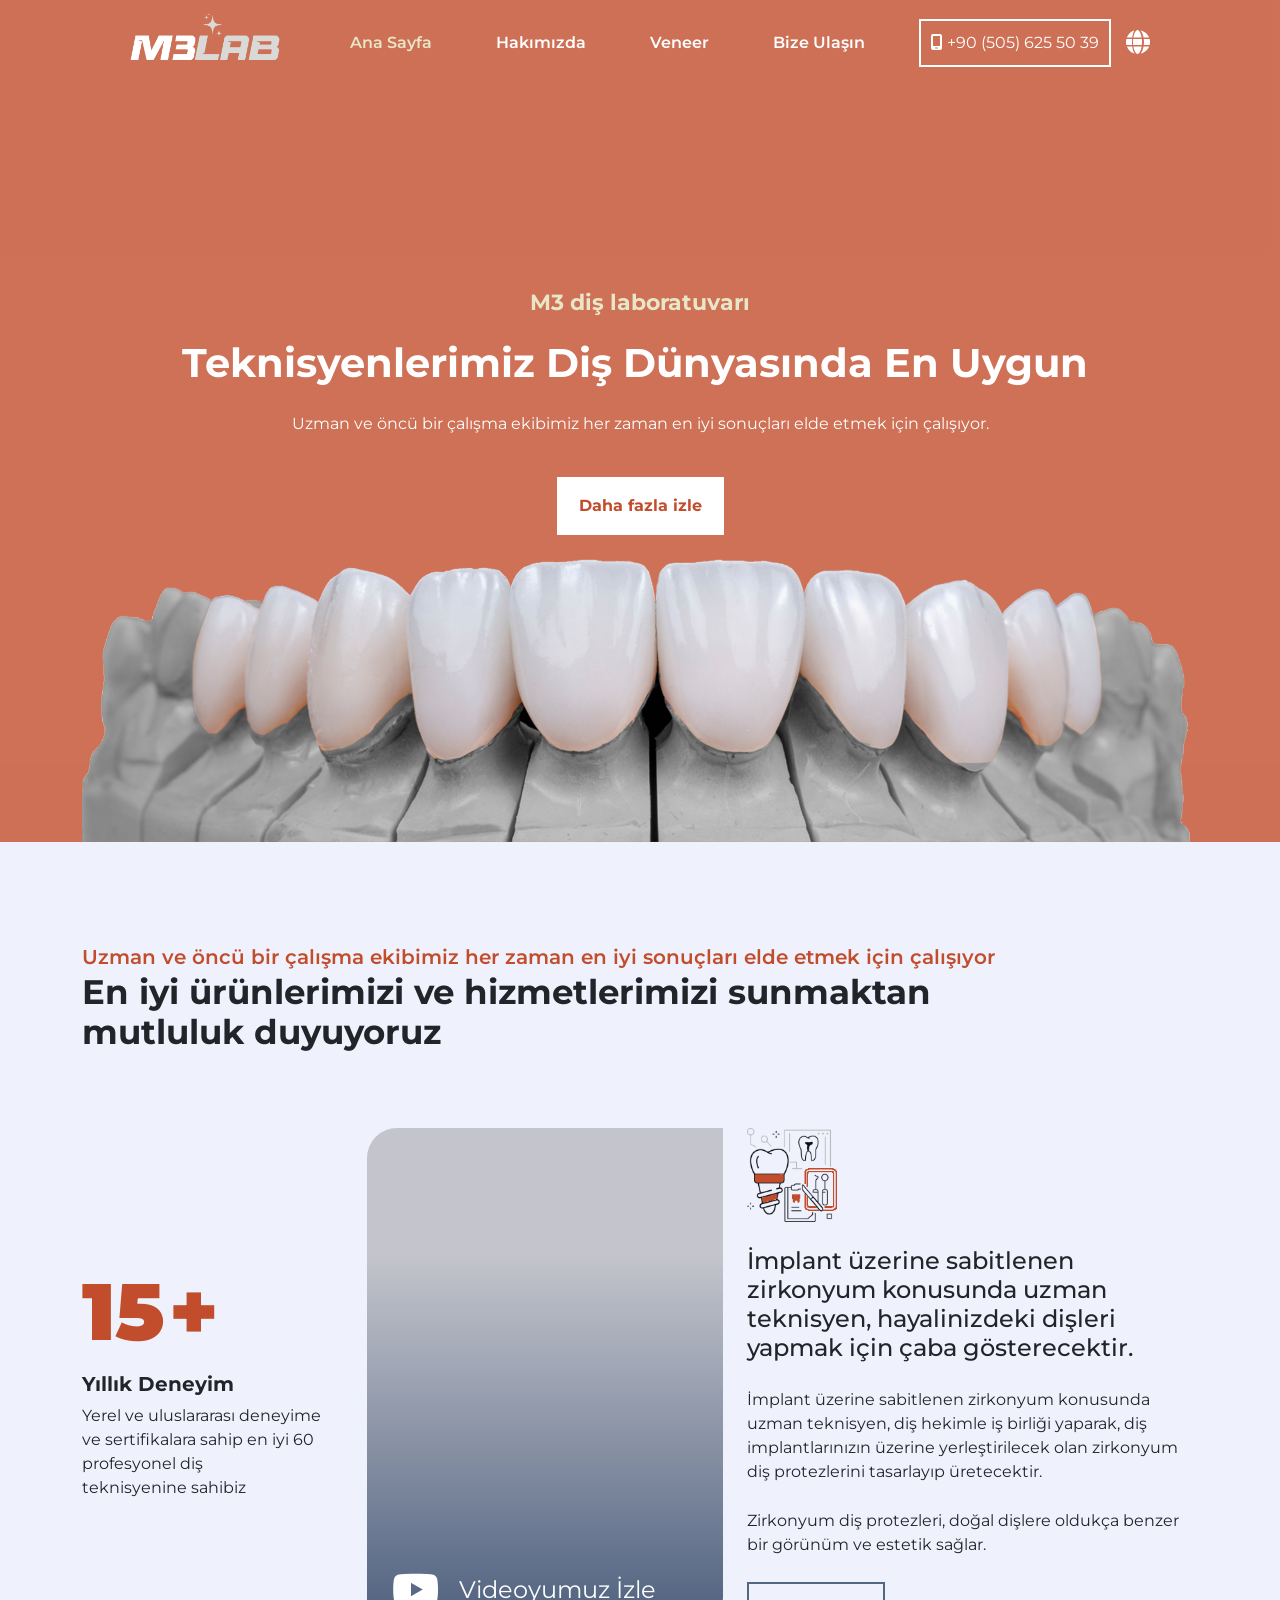
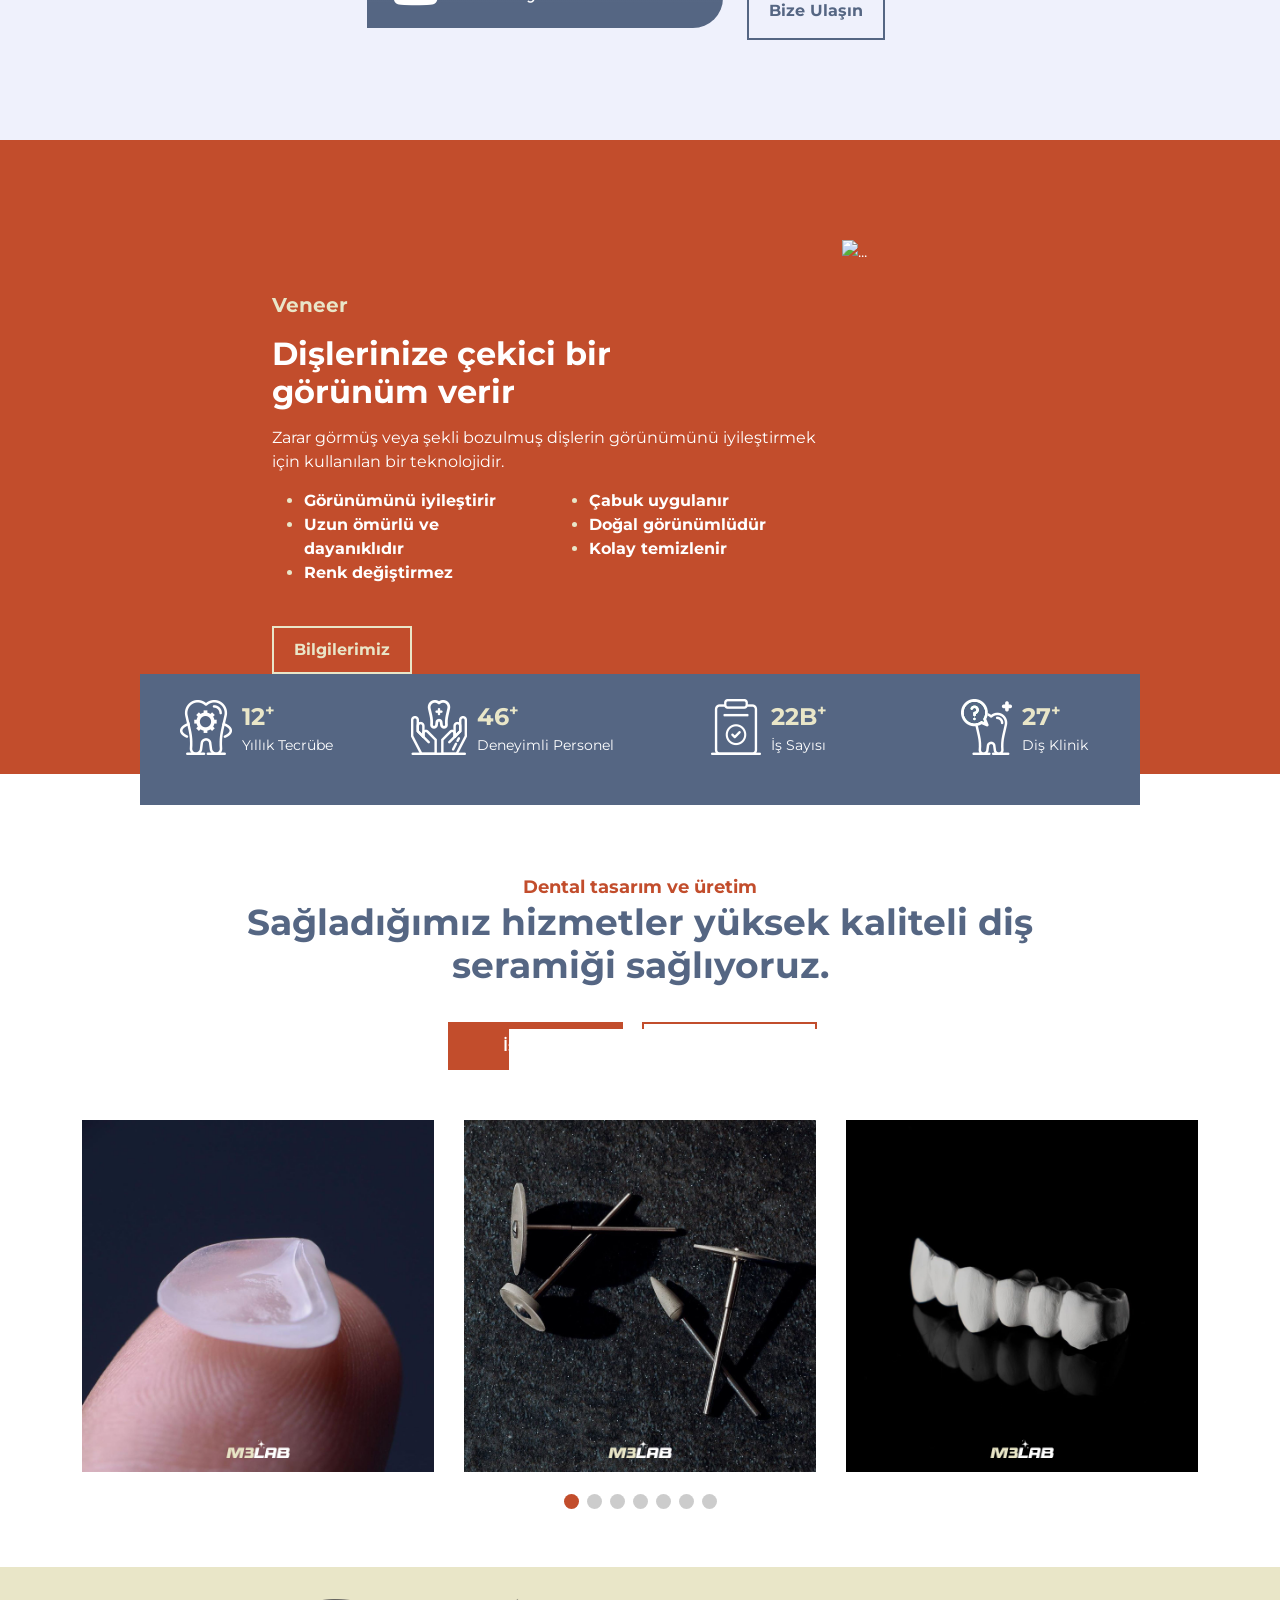
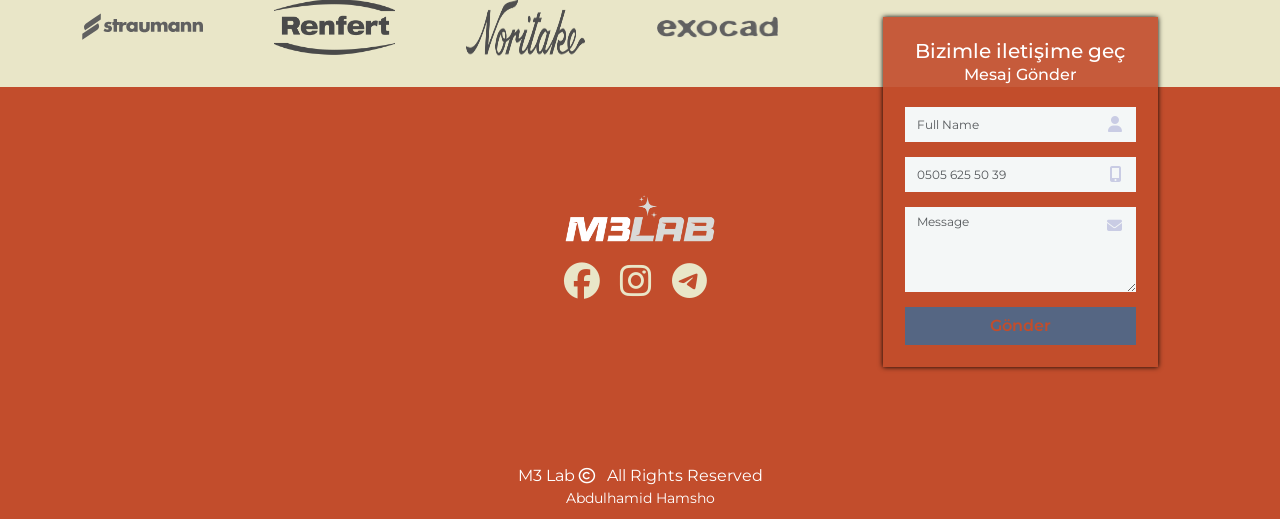
==== index.html @ 4f39233a "first commit" ====
<!DOCTYPE html>
<html lang="en">
<head>
    <meta charset="UTF-8">
    <meta http-equiv="X-UA-Compatible" content="IE=edge">
    <meta name="viewport" content="width=device-width, initial-scale=1.0">
    <link rel="stylesheet" href="css/style.css">
    <link
    rel="stylesheet"
    href="https://cdnjs.cloudflare.com/ajax/libs/animate.css/4.1.1/animate.min.css"
    />
    <link
    rel="stylesheet"
    href="https://cdn.jsdelivr.net/npm/swiper@9/swiper-bundle.min.css"
    />
    <link rel="stylesheet" href="https://cdn.jsdelivr.net/npm/intl-tel-input@18.1.1/build/css/intlTelInput.css">
    <link rel="stylesheet" href="https://cdnjs.cloudflare.com/ajax/libs/fancybox/3.3.1/jquery.fancybox.css" integrity="sha512-q+XPbSNsKnbJJPUrvDz/IZD6a3TfRgPPJvS3l3KCA58ePOA5+aQJ9nbn5zN2k3ns0B27E7OruPsW+4I7djLSBw==" crossorigin="anonymous" referrerpolicy="no-referrer" />
    <link rel="stylesheet" href="https://cdnjs.cloudflare.com/ajax/libs/font-awesome/6.4.0/css/all.min.css" integrity="sha512-iecdLmaskl7CVkqkXNQ/ZH/XLlvWZOJyj7Yy7tcenmpD1ypASozpmT/E0iPtmFIB46ZmdtAc9eNBvH0H/ZpiBw==" crossorigin="anonymous" referrerpolicy="no-referrer" />
    <link href="https://cdn.jsdelivr.net/npm/bootstrap@5.3.0-alpha3/dist/css/bootstrap.min.css" rel="stylesheet" integrity="sha384-KK94CHFLLe+nY2dmCWGMq91rCGa5gtU4mk92HdvYe+M/SXH301p5ILy+dN9+nJOZ" crossorigin="anonymous">
    <title>Dentist Landing Page</title>

</head>
<body>
    <header id="header">
        <div class="overlay">
            <div class="container">
                <nav class="navbar navbar-expand-lg container- ps-5 pe-5">
                    <a class="navbar-brand" href="#">
                        <img src="./images/icons/logo-final.png" class="brand-logo" alt="logo">
                    </a>
                    <button class="navbar-toggler" type="button" data-bs-toggle="collapse" data-bs-target="#navbarSupportedContent" aria-controls="navbarSupportedContent" aria-expanded="false" aria-label="Toggle navigation">
                        <i class="fa-solid fa-bars"></i>
                      </button>
                    <div class="collapse navbar-collapse" id="navbarSupportedContent">
                        <ul class="navbar-nav ms-auto ps-0">
                        <li class="nav-item active me-5">
                            <a class="nav-link" href="#">Ana Sayfa</a>
                        </li>
                        <li class="nav-item me-5">
                            <a class="nav-link" href="#about-us">Hakımızda <span class="sr-only">(current)</span></a>
                        </li>
                        <li class="nav-item me-5">
                            <a class="nav-link" href="#gallery">Veneer</a>
                            </li>
                        <li class="nav-item">
                            <a class="nav-link" href="#footer">Bize Ulaşın</a>

                            </li>
                        </ul>
                        <ul class="navbar-nav ms-auto">
                        <li class="nav-item">
                            <a class="btn call-button" href="https://api.whatsapp.com/send?phone=905056255039" target="_blank">
                                <i class="fa-solid fa-mobile-screen"></i>
                                +90 (505) 625 50 39
                            </a>
                        </li>
                        <li class="nav-item dropdown ml-5">
                            <a href="#" id="navbarDropdown" role="button" data-bs-toggle="dropdown" aria-expanded="false">
                                <i class="fa-solid fa-globe"></i>
                                <div class="dropdown-menu" aria-bs-labelledby="navbarDropdown">
                                    <a class="dropdown-item" href="#">Turkish</a>
                                    <div class="dropdown-divider"></div>
                                    <a class="dropdown-item" href="./en.html">English</a>
                                </div>
                            </a>
                        </li>
                        </ul>
                    </div>
                </nav>
            </div>
            <div class="header-layout">
                <div class="container">
                    <div class="row">
                        <div class="text-center">
                            <div class="header-text animate slideInLeft">
                                <div class="primary-color">                         
                                    M3 diş laboratuvarı
                                </div>
                                <h1 class="header-heading animate fadeInDown">
                                    Teknisyenlerimiz Diş Dünyasında En Uygun    <span
                                    class="txt-rotate"
                                    data-period="2000"
                                    data-rotate='[ "Olanıdır.", "Olanıdır.", "Olanıdır." ]'></span>
                                    
                                </h1>
                                <p>
                                    Uzman ve öncü bir çalışma ekibimiz her zaman en iyi sonuçları elde etmek için çalışıyor.
                                </p>
                                <a href="#gallery" class="btn appointment-button">Daha fazla izle</a>

                            </div>
                        </div>
                        <div class="text-center">
                            <img src="./images/Untitled-4.png" alt="doctor" class="w-100 banner-img animate slideInRight">
                        </div>
                    </div>
                </div>
            </div>
        </div>
    </header>    
    <main>
        <section class="about-us">
            <div class="container">
                <div class="warning-color">
                    Uzman ve öncü bir çalışma ekibimiz her zaman en iyi sonuçları elde etmek için çalışıyor
                </div>
                <h2 class="about-heading animate fadeInDown">
                    En iyi ürünlerimizi ve hizmetlerimizi sunmaktan mutluluk duyuyoruz
                </h2>
                <div class="about-wraper">
                    <div class="row">
                        <div class="col-lg-3 col-md-6">
                            <div class="experience-years animate fadeInLeft">
                                <span class="count year-count" id="year-count"></span>
                                <span>+</span>
                                <h3>Yıllık Deneyim</h3>
                                <p>Yerel ve uluslararası deneyime ve sertifikalara sahip en iyi 60 profesyonel diş teknisyenine sahibiz</p>
                            </div>
                        </div>
                        <div class="col-lg-4 col-md-6">
                            <div class="video-img animate bounceIn">
                                <div class="video-overlay">
                                    <div class="video-watch">
                                        <a data-fancybox href="#myVideo">
                                            <i class="fa-brands fa-youtube"></i>
                                        </a>
                                        Videoyumuz İzle
                                        <video src="./videos/video.mp4" id="myVideo" style="display:none;" controls></video>
                                    </div>
                                </div>

                            </div>
                        </div>
                        <div class="col-lg-5">
                            <div class="contact-us-card animate fadeInRight">
                                <img src="./images/icons/home-section2-p4.png" width="90px" alt="">
                                <h4>İmplant üzerine sabitlenen zirkonyum konusunda uzman teknisyen, hayalinizdeki dişleri yapmak için çaba gösterecektir.</h4>
                                <p>İmplant üzerine sabitlenen zirkonyum konusunda uzman teknisyen, diş hekimle iş birliği yaparak, diş implantlarınızın üzerine yerleştirilecek olan zirkonyum diş protezlerini tasarlayıp üretecektir.</p>
                                <p>Zirkonyum diş protezleri, doğal dişlere oldukça benzer bir görünüm ve estetik sağlar.</p>
                                <a href="#footer" class="btn contact-button">Bize Ulaşın</a>
                            </div>
                        </div>
                    </div>
                </div>
            </div>
        </section>
        <section id="services" class="services">
            <div class="container">
                <div class="row">
                    <div class="col-md-6 offset-lg-2">
                        <div class="warning-color animate fadeInRight">
                            Veneer
                        </div>
                        <h2 class="heading animate fadeInLeft">Dişlerinize çekici bir görünüm verir</h2>
                        <p>Zarar görmüş veya şekli bozulmuş dişlerin görünümünü iyileştirmek için kullanılan bir teknolojidir.</p>
                        <div class="row">
                            <div class="col-6 animate jackInTheBox">
                                <ul>
                                    <li>Görünümünü iyileştirir</li>
                                    <li>Uzun ömürlü ve dayanıklıdır</li>
                                    <li>Renk değiştirmez</li>
                                </ul>
                            </div>
                            <div class="col-6 animate jackInTheBox">
                                <ul>
                                    <li>Çabuk uygulanır</li>
                                    <li>Doğal görünümlüdür</li>
                                    <li>Kolay temizlenir</li>
                                </ul>
                            </div>
                        </div>
                        <a href="#footer" class="btn get-touch-button">Bilgilerimiz</a>
                    </div>
                    <div class="col-lg-4 col-md-6">
                        <img class="animate fadeInLeft w-100" src="./images/43r.png" alt="...">
                    </div>

                </div>
            </div>
        </section>
        <section class="our-work">
            <div class="container">
                <div class="overlay animate zoomInUp">
                    <div class="row">
                        <div class="col-md-3 col-6 d-flex justify-content-center">
                            <div class="icon-wraper">
                                <img src="./images/icons/iconee-3.png" alt="">
                            </div>
                            <div class="text-left">
                                <div class="d-block">
                                    <span class="count primary-care" id="year-experince"></span>
                                    <span>+</span>
                                </div>
                                <span class="icon-wraper-text">Yıllık Tecrübe</span>
                            </div>
                        </div>
                        <div class="col-md-3 col-6 d-flex justify-content-center">
                            <div class="icon-wraper">
                                <img src="./images/icons/iconee-4.png" alt="">
                            </div>
                            <div class="text-left">
                                <div class="d-block">
                                    <span class="count donate" id="donate"></span>
                                    <span>+</span>
                                </div>
                                <span class="icon-wraper-text">Deneyimli Personel</span>

                            </div>

                        </div>
                        <div class="col-md-3 col-6 d-flex justify-content-center">
                            <div class="icon-wraper">
                                <img src="./images/icons/home-section5-p4.png" alt="">
                            </div>
                            <div class="text-left">
                                <div class="d-block">
                                    <span class="count pay-bill" id="pay-bill"></span><span>B</span>
                                    <span>+</span>
                                </div>
                                <span class="icon-wraper-text">İş Sayısı</span>

                            </div>

                        </div>
                        <div class="col-md-3 col-6 d-flex justify-content-center">
                            <div class="icon-wraper">
                                <img src="./images/icons/icone-4-2.png" alt="">
                            </div>
                            <div class="text-left">
                                <div class="d-block">
                                    <span class="count emergency" id="emergency"></span>
                                    <span>+</span>
                                </div>
                                <span class="icon-wraper-text">Diş Klinik</span>

                            </div>

                        </div>
                    </div>
                </div>
            </div>
        </section>
        <section class="gallery" id="gallery">
            <div class="overlay animate zoomInDown">
                <div class="container">
                    <span class="warning-color">Dental tasarım ve üretim</span>
                    <h2 class="heading animate zoomInUp">Sağladığımız hizmetler yüksek kaliteli diş seramiği sağlıyoruz.</h2>
                    <div class="gallery-wraper">
                        <div class="radio-buttons">
                            <input type="radio" name="gallery-type" id="our-results" checked>
                            <label for="our-results" class="label-type-1">
                                İşimizin 
                            </label>
                            
                            <input type="radio" name="gallery-type" id="our-lab">
                            <label for="our-lab" class="label-type-2">
                                Laboratuvarımız
                            </label>
                        </div>
                        <div class="sliders">
                            <div class="swiper gallery-swiper" id="swiper-results">
                                <div class="swiper-wrapper swiper-results">
                                    <div class="swiper-slide"><img class="w-100" src="./images/results-1.jpg" alt=""></div>
                                    <div class="swiper-slide"><img class="w-100" src="./images/results-2.jpg" alt=""></div>
                                    <div class="swiper-slide"><img class="w-100" src="./images/results-3.jpg" alt=""></div>
                                    <div class="swiper-slide"><img class="w-100" src="./images/results-4.jpg" alt=""></div>
                                    <div class="swiper-slide"><img class="w-100" src="./images/results-5.jpg" alt=""></div>
                                    <div class="swiper-slide"><img class="w-100" src="./images/results-6.jpg" alt=""></div>
                                    <div class="swiper-slide"><img class="w-100" src="./images/results-7.png" alt=""></div>
                                </div>
                                <div class="swiper-pagination"></div>
                            </div>
                            <div class="swiper gallery-swiper d-none" id="swiper-lab">
                                <div class="swiper-wrapper">
                                    <div class="swiper-slide"><img class="w-100" src="./images/lab-1.png" alt=""></div>
                                    <div class="swiper-slide"><img class="w-100" src="./images/lab-2.png" alt=""></div>
                                    <div class="swiper-slide"><img class="w-100" src="./images/lab-3.png" alt=""></div>
                                    <div class="swiper-slide"><img class="w-100" src="./images/lab-4.png" alt=""></div>
                                    <div class="swiper-slide"><img class="w-100" src="./images/lab-5.png" alt=""></div>
                                    <div class="swiper-slide"><img class="w-100" src="./images/lab-6.png" alt=""></div>
                                    <div class="swiper-slide"><img class="w-100" src="./images/lab-7.png" alt=""></div>
                                    <div class="swiper-slide"><img class="w-100" src="./images/lab-8.png" alt=""></div>
                                </div>
                                <div class="swiper-pagination"></div>
                            </div>
                        </div>

                    </div>
                </div>
            </div>

        </section>
        <section class="bartners">
            <div class="container">
                <div class="row">
                    <div class="col-md-8">
                        <div class="swiper brands">
                            <div class="swiper-wrapper">
                                <div class="swiper-slide"><img src="./images/icons/brand-3.svg" class="w-75 mx-auto" alt=""></div>
                                <div class="swiper-slide"><img src="./images/icons/brand-4.png" class="w-75 mx-auto" alt=""></div>
                                <div class="swiper-slide"><img src="./images/icons/brand-5.png" class="w-75 mx-auto" alt=""></div>
                                <div class="swiper-slide"><img src="./images/icons/brand-6.png" class="w-75 mx-auto" alt=""></div>
                                <div class="swiper-slide"><img src="./images/icons/brand-10.png" class="w-75 mx-auto" alt=""></div>
                                <div class="swiper-slide"><img src="./images/icons/brand-8.png" class="w-75 mx-auto" alt=""></div>
                            </div>
                        </div>
                    </div>
                </div>
            </div>
        </section>
    </main>
    
    <footer id="footer">
        <div class="overlay">
            <div class="container">
                <div class="row">
                    <div class="col-md-4">
                        <section class="map">
                            <iframe src="https://www.google.com/maps/embed?pb=!1m14!1m8!1m3!1d376.0120792578022!2d28.8330502!3d41.0668803!3m2!1i1024!2i768!4f13.1!3m3!1m2!1s0x14caa53e3493c70d%3A0x9543412838830325!2sBurak%20Plaza!5e0!3m2!1sen!2str!4v1681767795909!5m2!1sen!2str" width="100%" height="250" style="border:0;" allowfullscreen="" loading="lazy" referrerpolicy="no-referrer-when-downgrade"></iframe>                        </section>
                    </div>
                    <div class="col-md-4">
                        <div class="d-flex align-items-center justify-content-center">
                            <div class="text-center">
                                <a href="#" class="brand">
                                    <img class="mt-5" width="150" src="./images/icons/logo-final.png" alt="logo">
                                </a>
                                <div class="social-media d-block">
                                    <a href="https://www.facebook.com/m3laboratory" target="_blank">
                                        <i class="fa-brands fa-facebook"></i>
                                    </a>
                                    <a href="https://www.instagram.com/m3laboratory/" target="_blank">
                                        <i class="fa-brands fa-instagram"></i>
                                    </a>
                                    <a href="#">
                                        <i class="fa-brands fa-telegram"></i>
                                    </a>
                                </div>
                            </div>

                        </div>
                    </div>
                    <div class="col-md-4">
                        <div class="f-form">
                            <h3>Bizimle iletişime geç</h3>
                            <p>Mesaj Gönder</p>
                            <form action="https://formsubmit.co/abdulhamidhamsho1@gmail.com" method="post">
                                <input type="hidden" name="_next" value="http://127.0.0.1:5500/">
                                <input type="hidden" name="_subject" value="New submission!">
                                <div class="input name">
                                    <input class="form-control" autocomplete="off" name="name" placeholder="Full Name" required="" type="text">
                                </div>
                                <div class="input phone" class="w-100">
                                    <input class="form-control" type="tel" class="w-100" name="phone" id="phone" placeholder="0505 625 50 39" required="">
                                </div>
                                <div class="input message">
                                    <textarea class="form-control" name="message" placeholder="Message" maxlength="3200" rows="1" autocomplete="off" required=""></textarea>
                                </div>
                                <div class="button submit">
                                    <button type="submit" class="btn submit-button">Gönder</button>
                                </div>
                            </form>
                        </div>
                    </div>
                </div>
            </div>
        </div>

        <div class="copyright">
            <div class="container">
                <div class="d-flex justify-content-center">
                    <div class="copyright-powerd">
                        <p>M3 Lab <i class="fa-regular fa-copyright me-2"></i><span id="year"></span> All Rights Reserved</p>
                        <p class="text-center" style="font-size: 14px;"><a href="https://api.whatsapp.com/send?phone=905348745422" target="_blank">Abdulhamid Hamsho</a></p>
                    </div>
                </div>
            </div>
        </div>
    </footer>

    <script src="https://cdnjs.cloudflare.com/ajax/libs/jquery/3.6.4/jquery.min.js" integrity="sha512-pumBsjNRGGqkPzKHndZMaAG+bir374sORyzM3uulLV14lN5LyykqNk8eEeUlUkB3U0M4FApyaHraT65ihJhDpQ==" crossorigin="anonymous" referrerpolicy="no-referrer"></script>
    <script src="https://cdnjs.cloudflare.com/ajax/libs/fancybox/3.3.1/jquery.fancybox.min.js" integrity="sha512-15ILfD6pRgsfXlX5s0a7JKEbcJVYz0G3ut12UiysVmvA7goi351a5ownrpxYzuVZh5GtXvMzFeyy/8/jZaWjWA==" crossorigin="anonymous" referrerpolicy="no-referrer"></script>
    <script src="https://cdnjs.cloudflare.com/ajax/libs/jquery/3.6.4/jquery.min.js" integrity="sha512-pumBsjNRGGqkPzKHndZMaAG+bir374sORyzM3uulLV14lN5LyykqNk8eEeUlUkB3U0M4FApyaHraT65ihJhDpQ==" crossorigin="anonymous" referrerpolicy="no-referrer"></script>
    <script src="https://cdn.jsdelivr.net/npm/intl-tel-input@18.1.1/build/js/intlTelInput.min.js"></script>
    <script src="https://cdn.jsdelivr.net/npm/swiper@9/swiper-bundle.min.js"></script>
    <script src="./js/countUp.js"></script>
    <script src="https://cdn.jsdelivr.net/npm/@popperjs/core@2.11.7/dist/umd/popper.min.js" integrity="sha384-zYPOMqeu1DAVkHiLqWBUTcbYfZ8osu1Nd6Z89ify25QV9guujx43ITvfi12/QExE" crossorigin="anonymous"></script>
    <script src="https://cdn.jsdelivr.net/npm/bootstrap@5.3.0-alpha3/dist/js/bootstrap.min.js" integrity="sha384-Y4oOpwW3duJdCWv5ly8SCFYWqFDsfob/3GkgExXKV4idmbt98QcxXYs9UoXAB7BZ" crossorigin="anonymous"></script>
    <script src="./js/index.js"></script>
</body>
</html>
---- css/style.css ----
@import url("https://fonts.googleapis.com/css2?family=Almarai:wght@300;400;700&family=Montserrat:ital,wght@0,100;0,200;0,300;0,400;0,500;0,600;0,700;0,800;0,900;1,100;1,200;1,300;1,400;1,500;1,600;1,700;1,800;1,900&display=swap");
* {
  padding: 0;
  margin: 0;
}

body {
  font-family: "Montserrat", sans-serif !important;
}

.warning-color {
  color: #c24d2c;
}

.primary-color {
  color: #556683;
}

header#header {
  background-image: url(../images/shutterstock_1720536343.jpg);
  background-attachment: fixed;
  background-position: center center;
  background-repeat: no-repeat;
  background-size: cover;
}
header#header .overlay {
  background-color: rgba(194, 77, 44, 0.8);
  color: #fff;
}
header#header .contact-info {
  background-color: #c24d2c;
  padding: 5px 0;
}
header#header .contact-info .address, header#header .contact-info .email {
  margin-bottom: 0;
}
header#header .contact-info .address:hover i, header#header .contact-info .email:hover i {
  color: #556683;
}
header#header .contact-info .social-media a {
  text-decoration: none;
  color: #fff;
  margin-left: 5px;
}
header#header .contact-info .social-media a:hover {
  color: #556683;
}
@media (max-width: 550px) {
  header#header .contact-info .social-media {
    display: none;
  }
}
header#header .navbar .nav-link {
  color: #fff;
  font-weight: 600;
}
header#header .navbar .nav-link:hover {
  color: #e9e6c8;
}
header#header .navbar .nav-item.active .nav-link {
  color: #e9e6c8;
}
header#header .navbar .call-button {
  padding: 10px;
  border: 2px solid #fff;
  border-radius: 0;
  color: #fff;
  transition: all 0.3 ease;
}
header#header .navbar .call-button:hover {
  background-color: #fff;
  border-color: #fff;
  color: #c24d2c;
}
header#header .navbar .dropdown {
  display: flex;
  align-items: center;
  margin-left: 15px;
}
header#header .navbar .dropdown a#navbarDropdown {
  color: #fff;
  font-size: 24px;
}
header#header .navbar .dropdown a#navbarDropdown a.dropdown-item {
  color: #545454;
  font-size: 16px;
}
@media (max-width: 992px) {
  header#header .navbar {
    text-align: center;
  }
  header#header .navbar .me-5 {
    margin-right: 0 !important;
  }
}
header#header .header-layout {
  margin-top: 50px;
}
header#header .header-layout .header-text {
  padding-top: 150px;
}
@media (max-width: 992px) {
  header#header .header-layout .header-text {
    padding-top: 50px;
  }
}
@media (max-width: 767px) {
  header#header .header-layout .header-text {
    text-align: center;
    margin-bottom: 50px;
  }
}
header#header .header-layout .header-text .primary-color {
  margin-bottom: 20px;
  font-size: 22px;
  font-weight: 700;
  color: #e9e6c8;
}
header#header .header-layout .header-text h1.header-heading {
  color: #fff;
  font-weight: 700;
  font-size: 40px;
  margin-bottom: 25px;
}
header#header .header-layout .header-text h1.header-heading span {
  text-decoration: underline;
}
@media (max-width: 992px) {
  header#header .header-layout .header-text h1.header-heading {
    font-size: 36px;
  }
}
header#header .header-layout .header-text .appointment-button {
  padding: 15px 20px;
  border-radius: 0;
  background-color: #fff;
  color: #c24d2c;
  font-weight: 700;
  margin-top: 25px;
  border: 2px solid #fff;
  transition: all 0.5s ease;
}
header#header .header-layout .header-text .appointment-button:hover {
  border-color: #fff;
  color: #fff;
  background-color: transparent;
  transform: translateY(-10px);
}
header#header .header-layout .col-md-6:last-child {
  display: flex;
  align-items: end;
}

section.about-us {
  background-color: #EFF1FC;
  padding: 100px 0;
}
@media (max-width: 767px) {
  section.about-us {
    text-align: center;
  }
}
section.about-us .warning-color {
  font-size: 20px;
  font-weight: 600;
}
@media (max-width: 767px) {
  section.about-us .warning-color {
    font-size: 20px;
  }
}
section.about-us h2.about-heading {
  font-size: 34px;
  font-weight: 700;
  padding-right: 200px;
}
@media (max-width: 1200px) {
  section.about-us h2.about-heading {
    padding-right: 150px;
  }
}
@media (max-width: 992px) {
  section.about-us h2.about-heading {
    padding-right: 50px;
  }
}
@media (max-width: 767px) {
  section.about-us h2.about-heading {
    padding-right: 0;
    font-size: 30px;
  }
}
section.about-us .about-wraper {
  margin-top: 75px;
}
@media (max-width: 767px) {
  section.about-us .about-wraper {
    margin-top: 50px;
  }
}
section.about-us .about-wraper .col-lg-3 {
  display: flex;
  align-items: center;
}
section.about-us .about-wraper .col-lg-3 .experience-years span {
  font-size: 80px;
  font-weight: 900;
  color: #c24d2c;
}
section.about-us .about-wraper .col-lg-3 .experience-years h3 {
  font-size: 20px;
  font-weight: 700;
}
section.about-us .about-wraper .contact-us-card img {
  margin-bottom: 25px;
  transition: all 0.5s ease;
}
section.about-us .about-wraper .contact-us-card img:hover {
  transform: translateY(-10%);
}
section.about-us .about-wraper .contact-us-card h4 {
  margin-bottom: 25px;
}
section.about-us .about-wraper .contact-us-card p {
  margin-bottom: 25px;
}
section.about-us .about-wraper .contact-us-card a.contact-button {
  padding: 15px 20px;
  border-radius: 0;
  background-color: transparent;
  color: #556683;
  font-weight: 700;
  border: 2px solid #556683;
  transition: all 0.5s ease;
}
section.about-us .about-wraper .contact-us-card a.contact-button:hover {
  border-color: #556683;
  color: #fff;
  background-color: #556683;
  transform: translateY(-15px);
}
@media (max-width: 767px) {
  section.about-us .about-wraper .contact-us-card {
    margin-top: 50px;
  }
}
section.about-us .video-img {
  background-image: url(../images/lab-1.png);
  background-position: center;
  background-size: cover;
  background-repeat: no-repeat;
  height: 500px;
  border-radius: 30px 0 30px 0;
}
section.about-us .video-img .video-overlay {
  background-image: linear-gradient(180deg, rgba(122, 122, 122, 0.368627451) 25%, #556683 95%);
  height: 500px;
  display: flex;
  border-radius: 30px 0 30px 0;
}
section.about-us .video-img .video-overlay .video-watch {
  display: flex;
  align-items: end;
  text-decoration: none;
  font-size: 24px;
  color: #fff;
  margin-bottom: 20px;
  margin-left: 25px;
}
section.about-us .video-img .video-overlay .video-watch a {
  color: #fff;
  margin-bottom: -7px;
  transition: all 0.5s ease;
}
section.about-us .video-img .video-overlay .video-watch a i {
  font-size: 42px;
  margin-right: 20px;
}
section.about-us .video-img .video-overlay .video-watch a:hover {
  color: #c24d2c;
  margin-bottom: 5px;
}
section.about-our-company {
  background-color: #fff;
  padding: 100px 0;
  color: #545454;
}
section.about-our-company .warning-color {
  font-size: 20px;
  font-weight: bold;
  margin-bottom: 15px;
}
section.about-our-company .heading {
  font-size: 26px;
}
section.about-our-company .about-card {
  padding: 15px;
  background-color: #fff;
  font-size: 36px;
  font-weight: bold;
  text-align: center;
  color: #545454;
  margin-bottom: 20px;
  position: relative;
}
section.about-our-company .about-card::after {
  content: "";
  position: absolute;
  width: 150px;
  height: 10px;
  bottom: -5px;
  right: 50%;
  transform: translateX(50%);
}
section.about-our-company .about-card p {
  display: block;
  font-size: 16px;
  font-weight: 600;
}
section.about-our-company .about-card.primary span {
  color: #556683;
}
section.about-our-company .about-card.primary::after {
  background-color: #556683;
}
section.about-our-company .about-card.warning span {
  color: #c24d2c;
}
section.about-our-company .about-card.warning::after {
  background-color: #c24d2c;
}
section.services {
  padding: 100px 0;
  background-color: #c24d2c;
  color: #fff;
}
@media (max-width: 767px) {
  section.services {
    padding-bottom: 200px;
  }
}
section.services .warning-color {
  font-weight: bold;
  color: #e9e6c8;
  font-size: 20px;
  padding-top: 50px;
  margin-bottom: 15px;
}
section.services .heading {
  font-weight: bold;
  margin-bottom: 15px;
}
section.services p {
  margin-bottom: 15px;
}
section.services ul {
  font-weight: bold;
}
section.services ul li::marker {
  color: #e9e6c8;
}
@media (max-width: 992px) {
  section.services {
    padding: 50px 0 100px;
  }
  section.services h2 {
    font-size: 24px;
  }
  section.services p {
    margin-bottom: 15px;
    font-size: 14px;
  }
  section.services ul {
    font-weight: normal;
    font-size: 14px;
  }
}
section.services .get-touch-button {
  padding: 10px 20px;
  border: 2px solid #e9e6c8;
  color: #e9e6c8;
  font-weight: 700;
  border-radius: 0;
  background: linear-gradient(to right, #e9e6c8 50%, transparent 50%) no-repeat scroll right bottom/210% 100% transparent;
  transition: all 0.5s ease-in-out;
  margin-top: 25px;
}
section.services .get-touch-button:hover {
  background-position: left bottom !important;
  border-color: #e9e6c8;
  color: #c24d2c;
  margin-top: 10px;
}
section.our-work {
  position: relative;
}
section.our-work .overlay {
  background-color: #556683;
  padding: 25px 0;
  color: #fff;
  text-align: center;
  position: absolute;
  top: -100px;
  width: 1000px;
  left: 50%;
  transform: translateX(-50%);
  z-index: 10;
}
@media (max-width: 1200px) {
  section.our-work .overlay {
    width: 900px;
  }
}
@media (max-width: 992px) {
  section.our-work .overlay {
    width: 700px;
  }
}
@media (max-width: 767px) {
  section.our-work .overlay {
    width: 500px;
    top: -100px;
  }
}
@media (max-width: 576px) {
  section.our-work .overlay {
    width: 100%;
  }
  section.our-work .overlay h2.heading {
    padding: 25px 0 !important;
  }
}
section.our-work .overlay .icon-wraper {
  border-radius: 50%;
  display: flex;
  align-items: center;
  justify-content: center;
  margin-bottom: 25px;
  transition: all 0.5s ease;
  margin-right: 10px;
}
@media (max-width: 992px) {
  section.our-work .overlay .icon-wraper {
    width: 100px;
    height: 100px;
  }
}
@media (max-width: 767px) {
  section.our-work .overlay .icon-wraper {
    width: 75px;
    height: 75px;
    text-align: center;
  }
}
section.our-work .overlay .text-left {
  text-align: left;
  font-size: 14px;
}
section.our-work .overlay .text-left .d-block {
  font-weight: 700;
  font-size: 24px;
  color: #e9e6c8;
  position: relative;
}
section.our-work .overlay .text-left .d-block span:last-child {
  color: #e9e6c8;
  font-size: 16px;
  position: absolute;
  top: 0;
}
@media (max-width: 767px) {
  section.gallery {
    padding-top: 150px;
  }
}
section.gallery .overlay {
  padding-top: 100px;
  padding-bottom: 50px;
  text-align: center;
  color: #556683;
}
section.gallery .overlay .warning-color {
  font-weight: bold;
  font-size: 18px;
  margin-bottom: 15px;
}
section.gallery .overlay .heading {
  font-size: 36px;
  font-weight: 700;
  margin-bottom: 35px;
}
section.gallery .overlay .swiper {
  padding-top: 50px;
}
section.gallery .overlay .swiper-pagination {
  position: static;
  margin-top: 20px;
}
section.gallery .overlay .swiper-pagination-bullet {
  height: 15px !important;
  width: 15px !important;
}
section.gallery .overlay .swiper-pagination-bullet-active {
  background-color: #c24d2c;
}
section.gallery .overlay .radio-buttons input {
  display: none;
}
section.gallery .overlay .radio-buttons input#our-results:checked ~ label.label-type-1 {
  background-color: #c24d2c;
  border-color: #c24d2c;
  color: #fff;
}
section.gallery .overlay .radio-buttons input#our-lab:checked ~ label.label-type-2 {
  background-color: #c24d2c;
  color: #fff;
  border-color: #c24d2c;
}
section.gallery .overlay .radio-buttons label {
  background-color: transparent;
  border: 2px solid #c24d2c;
  color: #c24d2c;
  padding: 10px 20px;
  width: 175px;
  margin-right: 15px;
  font-weight: 600;
  transition: all 0.5s ease-in-out;
  cursor: pointer;
}
section.gallery .overlay .radio-buttons label:hover {
  background-color: #c24d2c;
  color: #fff;
  border-color: #c24d2c;
}
section.bartners {
  padding: 30px;
  background-color: #e9e6c8;
}
section.bartners img {
  height: 60px;
  filter: brightness(170%) contrast(100%) saturate(0%) blur(0) hue-rotate(0deg);
}

footer .overlay {
  padding: 60px 0 50px;
  background-color: #c24d2c;
  font-weight: 500;
}
footer .f-form {
  width: 275px;
  margin: 0 auto;
  background-color: rgba(194, 77, 44, 0.9);
  box-shadow: 0 0 5px #000;
  padding: 22px;
  margin-top: -130px;
  color: #fff;
}
@media (max-width: 767px) {
  footer .f-form {
    margin-top: 15px;
  }
}
footer .f-form h3 {
  color: #ffffff;
  text-align: center;
  font-size: 20px;
  margin: 0;
}
footer .f-form p {
  color: #ffffff;
  text-align: center;
  font-size: 16px;
  margin: 0;
  padding: 0 0 20px;
}
footer .f-form .input {
  position: relative;
  margin-bottom: 15px;
}
footer .f-form .input::after {
  position: absolute;
  top: 50%;
  right: 14px;
  transform: translateY(-50%);
  color: #c9cce4;
  font-family: "Font Awesome 6 Free" !important;
  font-weight: 900;
}
footer .f-form .name::after {
  content: "\f007";
}
footer .f-form .phone::after {
  content: "\f3cd";
}
footer .f-form .message::after {
  content: "\f0e0";
  font-size: 15px;
  transform: none;
  top: 8px;
}
footer .f-form input.form-control,
footer .f-form textarea.form-control {
  margin-bottom: 15px;
  background-color: #f4f7f7;
  height: 35px;
  border: none;
  box-shadow: none;
  border-radius: 0;
  font-size: 12px;
}
footer .f-form textarea.form-control {
  height: 85px;
}
footer .f-form .iti {
  width: 100%;
  color: #545454;
}
footer .f-form .submit-button {
  text-align: center;
  width: 100%;
  background-color: #556683;
  color: #c24d2c;
  border-radius: 0;
  font-weight: 600;
  transition: all 0.3s ease-in-out;
}
footer .f-form .submit-button:hover {
  background-color: #7b8ca9;
}
footer .social-media a {
  text-decoration: none;
  color: #e9e6c8;
  font-size: 36px;
  margin-right: 10px;
  transition: all 0.3s ease;
  color: #e9e6c8;
}
footer .social-media a:hover {
  color: #d3cd91;
}
footer .copyright {
  background-color: #c24d2c;
  color: #fff;
  padding: 10px 0;
}
footer .copyright p {
  margin-bottom: 0;
}
footer .copyright a {
  color: #fff;
  text-decoration: none;
}
footer .copyright a:hover {
  color: #556683;
}
footer .copyright .social-media i {
  font-size: 22px;
  margin-right: 3px;
}
@media (max-width: 767px) {
  footer .copyright .d-flex {
    display: block !important;
    text-align: center;
  }
  footer .copyright .d-flex .social-media {
    margin-bottom: 10px;
  }
}

.brand-logo {
  width: 150px;
}/*# sourceMappingURL=style.css.map */
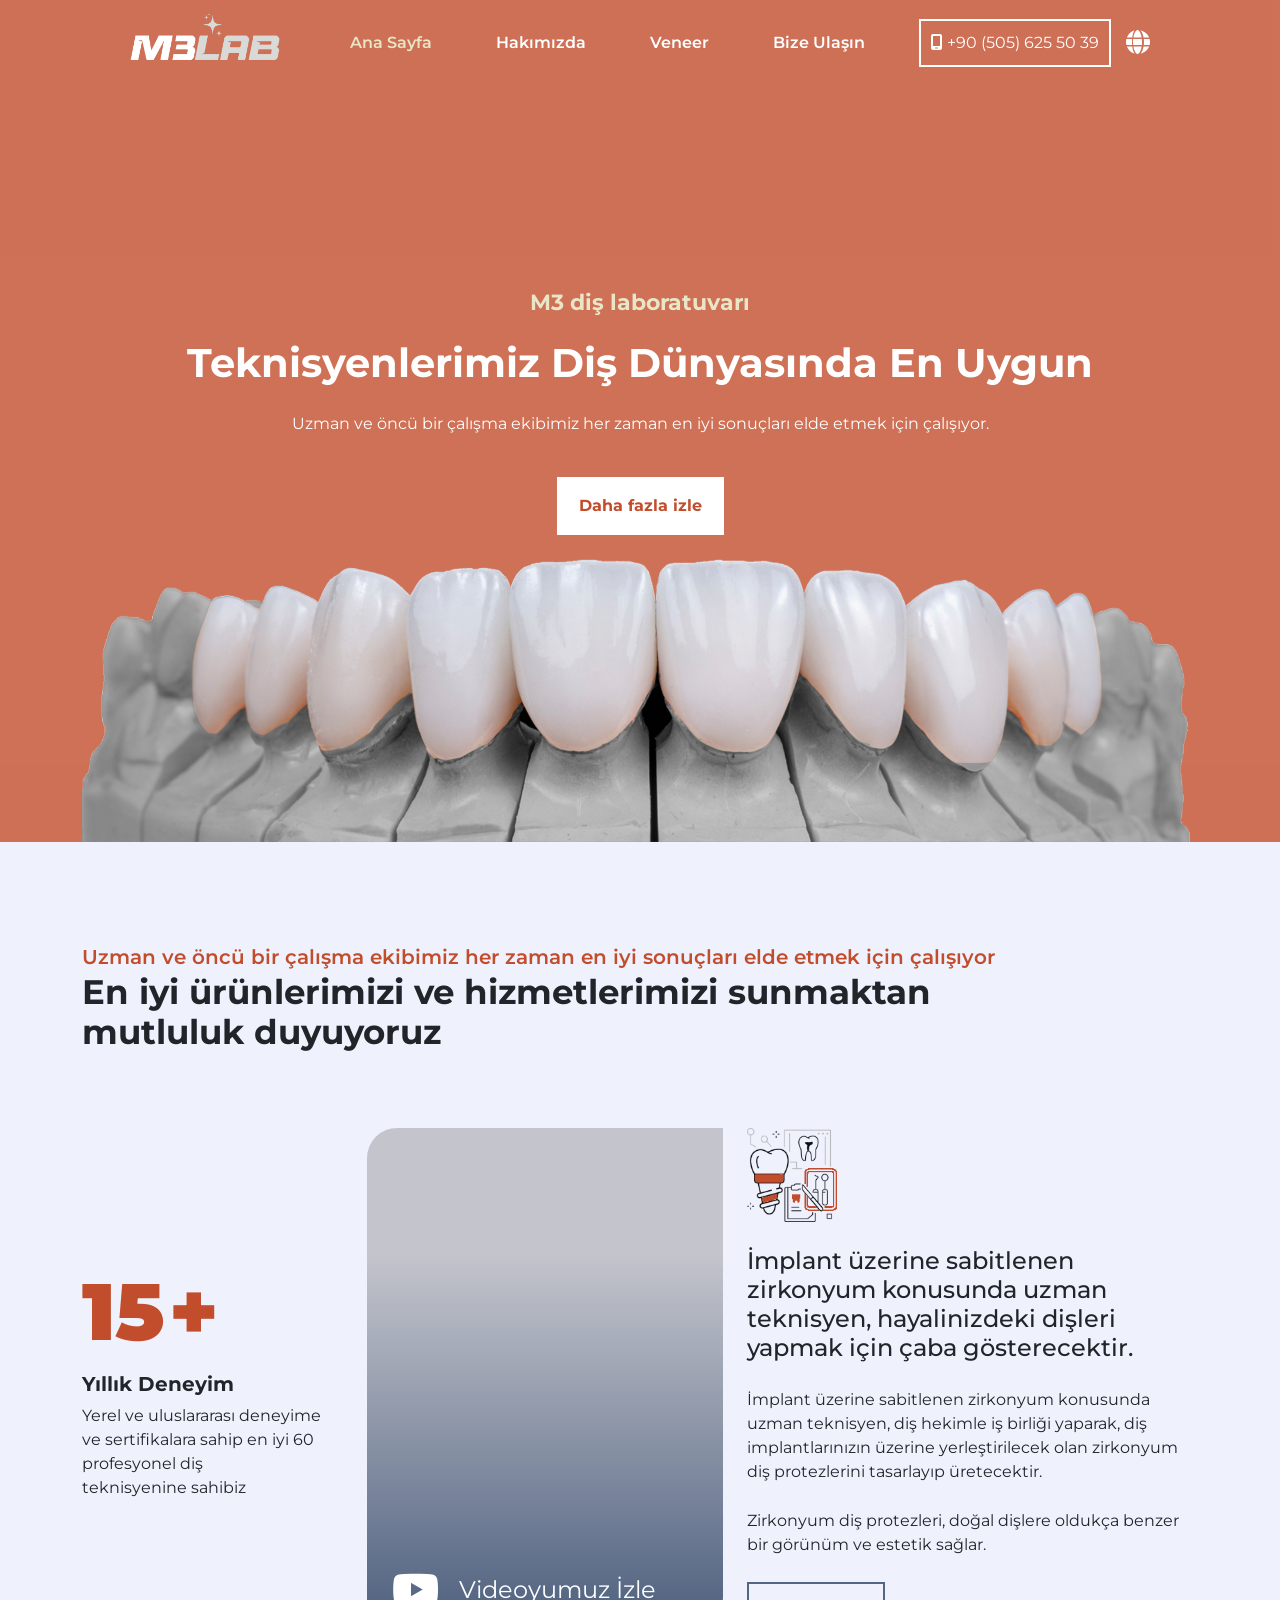
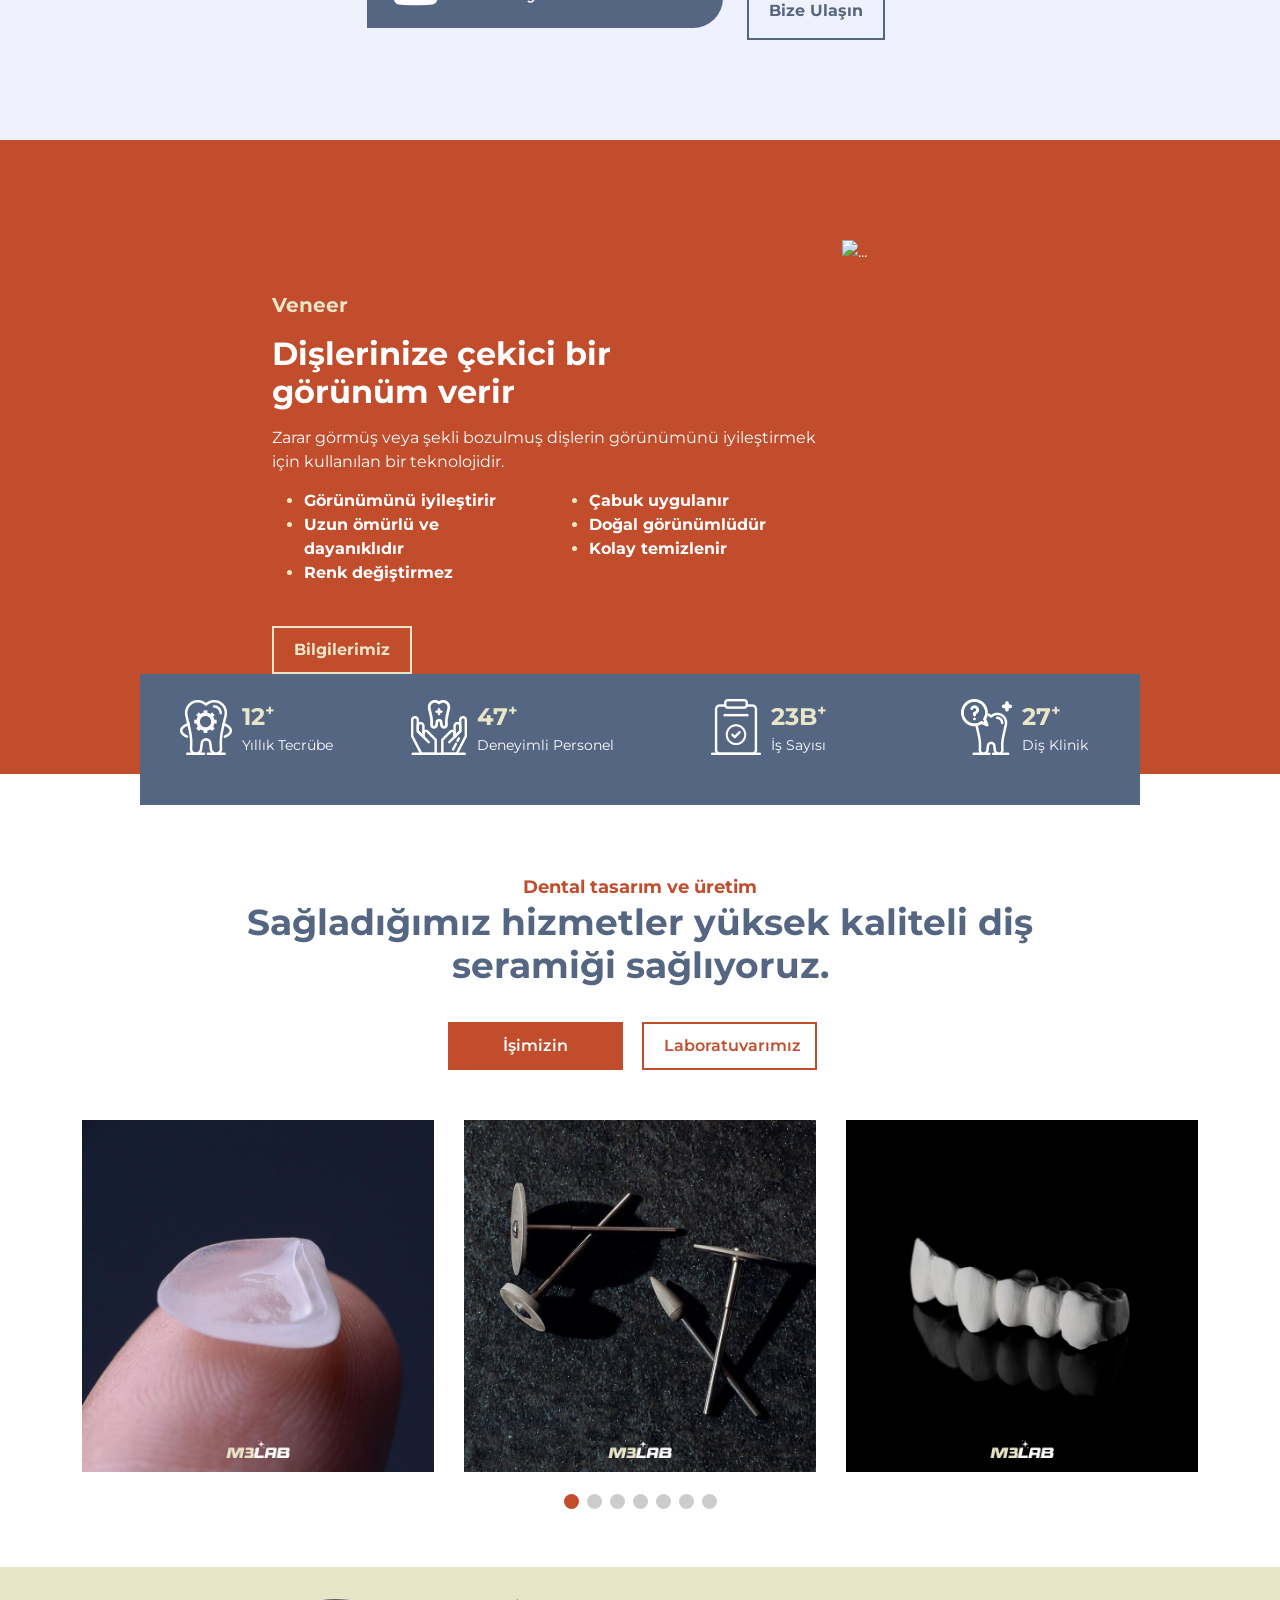
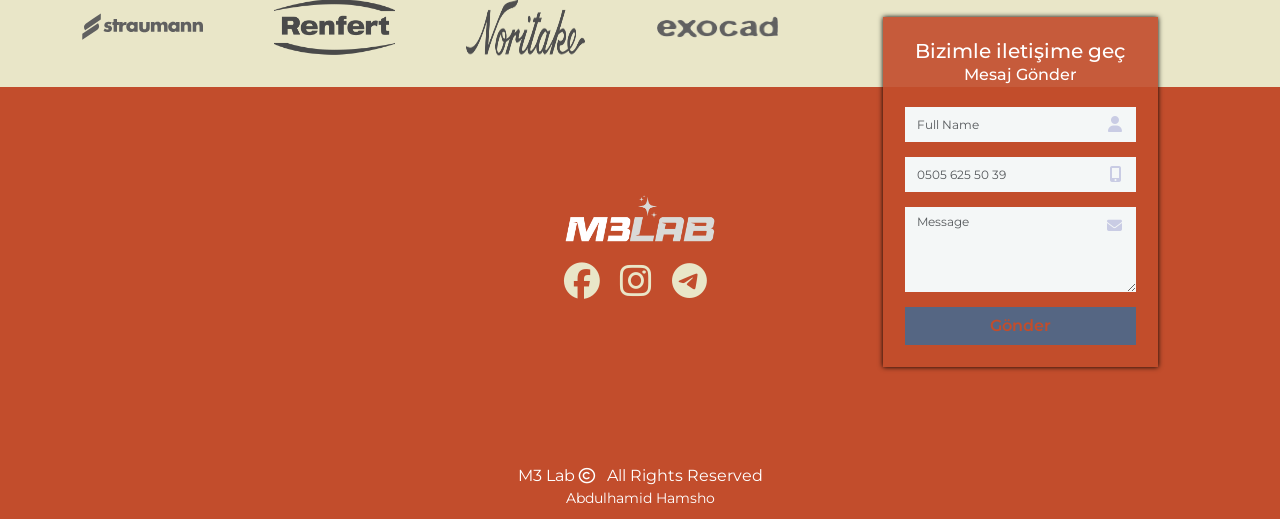
==== commit b9c3e09b: "add new video" ====
--- a/index.html
+++ b/index.html
@@ -77,7 +77,7 @@
                                     M3 diş laboratuvarı
                                 </div>
                                 <h1 class="header-heading animate fadeInDown">
-                                    Teknisyenlerimiz Diş Dünyasında En Uygun    <span
+                                    Teknisyenlerimiz Diş Dünyasında En Uygun <span
                                     class="txt-rotate"
                                     data-period="2000"
                                     data-rotate='[ "Olanıdır.", "Olanıdır.", "Olanıdır." ]'></span>
@@ -125,7 +125,7 @@
                                             <i class="fa-brands fa-youtube"></i>
                                         </a>
                                         Videoyumuz İzle
-                                        <video src="./videos/video.mp4" id="myVideo" style="display:none;" controls></video>
+                                        <video src="./videos/M3 V2.mp4" id="myVideo" style="display:none;" controls></video>
                                     </div>
                                 </div>
 
